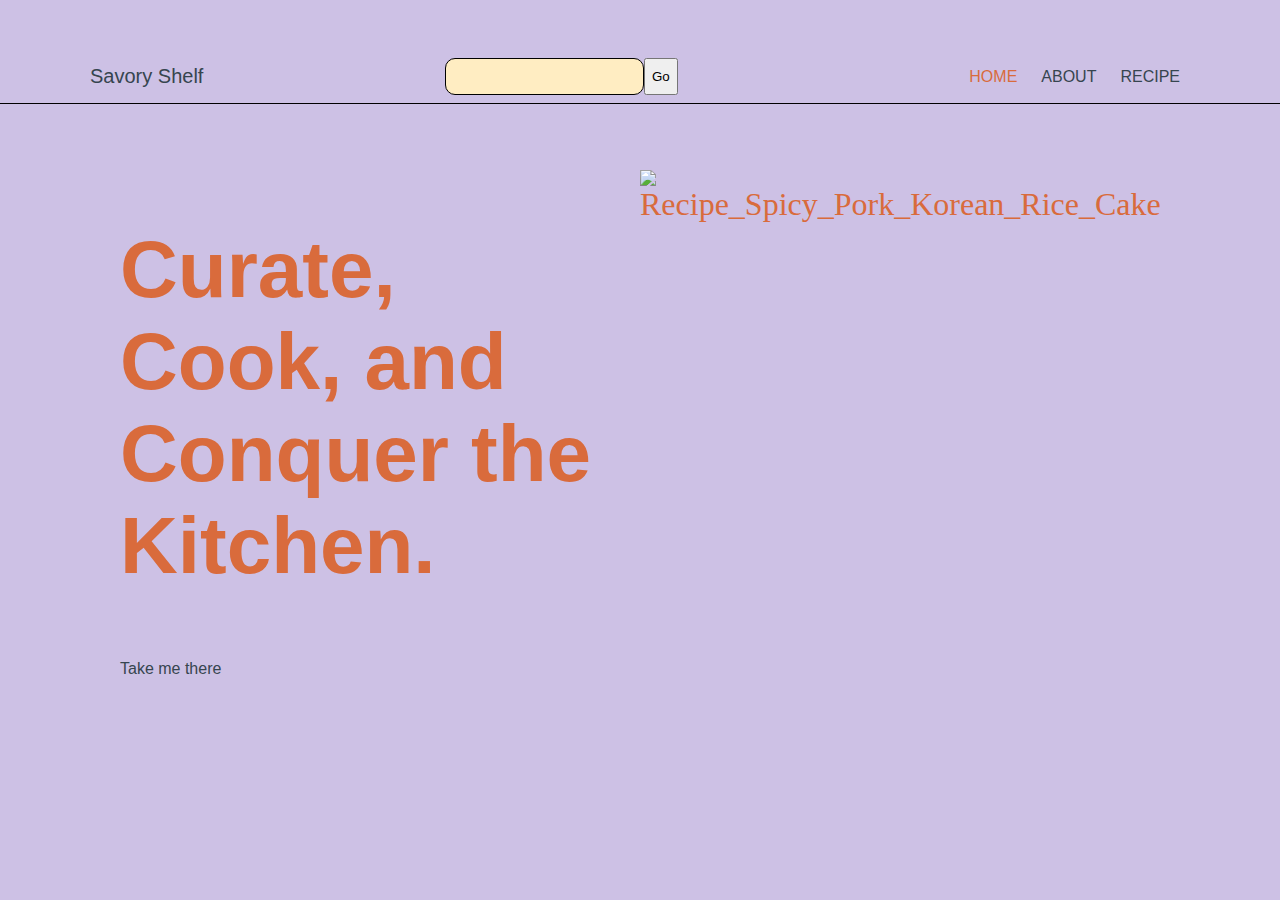
==== index.html @ 460decda "yuhhh" ====
<!DOCTYPE html>
  <html lang="en">

<head>  
    <title>Index</title>
  <meta charset="UTF-8">
  <meta name="viewport" content="width=device-width, initial-scale=1">
  <link rel="stylesheet" href="../style.css">
</head>

<body>
  <div class="header">
  <nav class="navbar">
      <div class="logo">
        <a href="index.html"><h3>Savory Shelf</h3></a>
      </div>

    <div class="search">
        <form>
            <input type="text" placeholde="Search...">
                <button type="submit">Go</button>
        </form>
    </div>

        <ul class="menu-items">
          <li id= "Home"><a href="index.html" id="currentPage" class="underline">HOME</a></li>
          <li><a href="about.html" class="underline">ABOUT</a></li>
          <li><a href="recipe.html" class="underline">RECIPE</a></li>
        </ul>
  </nav>
</div>

<div class="content">
    <div class="text">
        <h1>Curate, Cook, and Conquer the Kitchen.</h1>
        <a href="recipe.html">Take me there</a>
    </div>
    <img src="IDM232-assets/images/Recipe_Spicy_Pork_Korean_Rice_Cakes_with_Bok_Choy/1225_FPM_Rice-Cakes_100092_WEB_SQ_hi_res.jpg" alt="Recipe_Spicy_Pork_Korean_Rice_Cakes_with_Bok_Choy">
</div>

</body>
---- style.css ----
@font-face {
    font-family: 'Averia Serif Libre';
      src: url('../css/Averia_Serif_Libre/AveriaSerifLibre-Light.woff') format('woff');
    font-weight: 300;
    font-style: normal;
  }
  
  @font-face {
    font-family: 'Averia Serif Libre';
      src: url('../css/Averia_Serif_Libre/AveriaSerifLibre-LightItalic.woff') format('woff');
      font-weight: 300;
      font-style: italic;
  }
  
  @font-face {
    font-family: 'Averia Serif Libre';
      src: url('../css/Averia_Serif_Libre/AveriaSerifLibre-Regular.woff') format('woff');
      font-weight: 400;
      font-style: normal;
  }
  
  @font-face {
    font-family: 'Averia Serif Libre';
      src: url('../css/Averia_Serif_Libre/AveriaSerifLibre-Bold.woff') format('woff');
      font-weight: 700;
      font-style: normal;
  }
  
  @font-face {
    font-family: 'Averia Serif Libre';
      src: url('../css/Averia_Serif_Libre/AveriaSerifLibre-BoldItalic.woff') format('woff');
      font-weight: 700;
      font-style: italic;
  }
  
  @font-face {
    font-family: 'Overpass';
      src: url('../css/Overpass/Overpass-Light.woff') format('woff');
    font-weight: 300;
    font-style: normal;
  }
  
  @font-face {
    font-family: 'Overpass';
      src: url('../css/Overpass/Overpass-LightItalic.woff') format('woff');
    font-weight: 300;
    font-style: italic;
  }
  
  @font-face {
    font-family: 'Overpass';
      src: url('../css/Overpass/Overpass-Regular.woff') format('woff');
    font-weight: 400;
    font-style: normal;
  }
  
  @font-face {
    font-family: 'Overpass';
      src: url('../css/Overpass/Overpass-Bold.woff') format('woff');
    font-weight: 700;
    font-style: normal;
  }
  
  @font-face {
    font-family: 'Overpass';
      src: url('../css/Overpass/Overpass-BoldItalic.woff') format('woff');
    font-weight: 700;
    font-style: italic;
  }
  
  @font-face {
    font-family: 'Montserrat';
      src: url('../fonts/overpass_mono/overpass-mono-bold-webfont.woff') format('woff'),
            url('../fonts/overpass_mono/overpass-mono-bold-webfont.woff2') format('woff2');
    font-weight: 700;
  }


  html {
    --background-color: #CDC1E5;
    --titlesandtext: #D96B3C;
    --hovercolor: #D96B3C;
  }
  
  * {
    box-sizing: border-box;
    }
 
body {
  background-color: var(--background-color);
  background-size: cover;
   color: var(--titlesandtext);
   width: 100%;
   margin: 0;
}
  
h1 { 
  font-family: 'Averia Serif Libre', Georgia, sans-serif;
  font-weight: 700; /* BOLD */
  font-size: 30px;
}

h2 { 
  font-family: 'Overpass', Georgia, sans-serif;
  font-size: 20px; /* BOLD */
  font-weight: 700;
}

h3 { 
  font-family: 'Averia Serif Libre', Georgia, sans-serif;
  font-weight: 400; /* SKINNY */
  font-size: 20px;
  margin: 0px;
}

h4 { 
  font-family: 'Overpass Mono', Georgia, sans-serif;
  font-weight: 300; /* SKINNY */
  font-size: 18px;
}
    
a {
  font-family: 'Overpass', Georgia, sans-serif;
  font-weight: 400;
  font-size: 16px;
  text-decoration: none;
  color:#36454F;
}

p {
    font-family: 'Overpass Mono', Georgia, sans-serif;
    font-weight: 400;
    font-size: 15px;
}

/* NAVBAR */
#currentPage {
    color: var(--hovercolor);
}

.navbar {
    position: fixed; 
    top:0; 
    left: 0; 
    width: 100%; 
    padding: 50px 90px 0px 90px;
    display: flex;
    justify-content: space-between;
    align-items: center;
    z-index: 100;
    background: #CDC1E5;
    border-bottom: 1px solid black;
}
   
.menu-items li {
       display: inline;
       margin: 0 10px;
       font-size: 18px;
}
   
.menu-items li a {
    color: #36454F;
    text-decoration: none;
} 

.content {
    display: flex;
    margin-top: 100px;
    text-align: left;
    padding: 40px;
    font-size: 2rem;
}
  
.content h1 {
    font-size: 2.5em;
    font-weight: bold;
}
  
.content p {
    max-width: 600px;
    margin: 20px auto;
    line-height: 1.6;
}

  .search form { 
    display: flex; 
    margin:0; 
}

.search input { 
    padding: 10px;
    border: 1px solid black;
    outline: none;
    border-radius: 10px;
    background-color: #FFEDC2;
}

.search submit { 
    padding: 10px;
    border: 1px solid black;
    outline: none;
    border-radius: 10px;
    background-color: #FFEDC2;
}

/* HOMEPAGE TOP CONTENT */

.content {
    margin: 5rem;
    padding-top: 90px;
}

.content .text {
    width: 50%;
}

.content img {
    display: block;
    width: 50%;
}
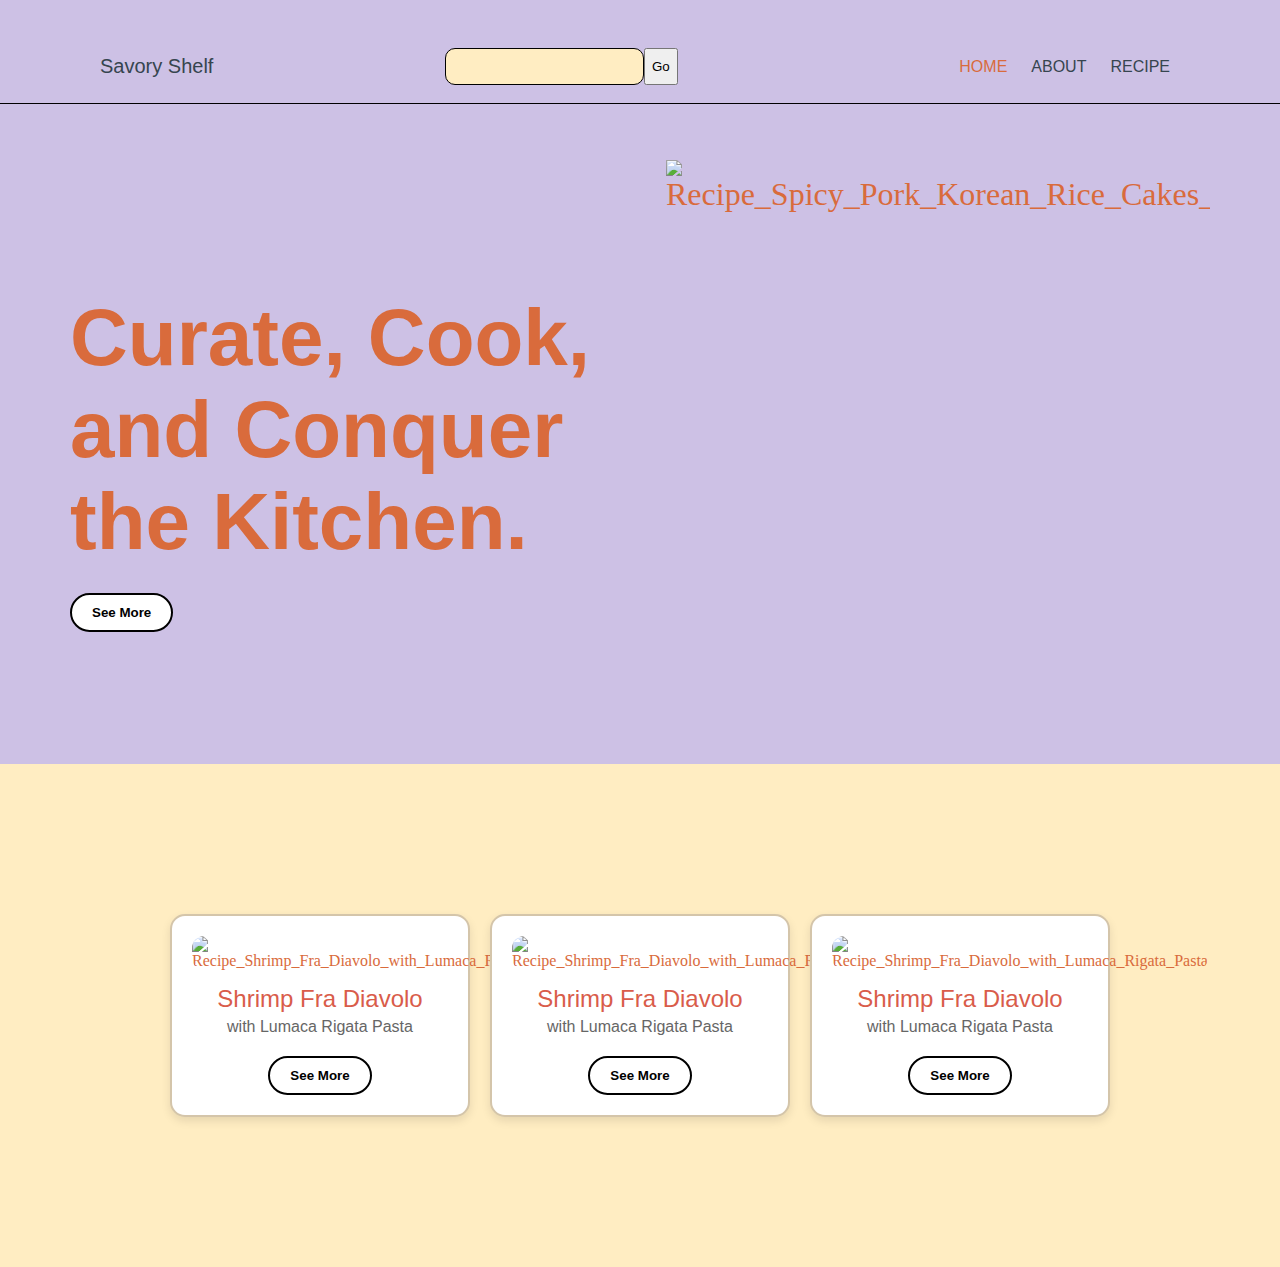
==== commit 6542562d: "OKAY" ====
--- a/index.html
+++ b/index.html
@@ -5,7 +5,7 @@
     <title>Index</title>
   <meta charset="UTF-8">
   <meta name="viewport" content="width=device-width, initial-scale=1">
-  <link rel="stylesheet" href="../style.css">
+  <link rel="stylesheet" href="style.css">
 </head>
 
 <body>
@@ -33,9 +33,30 @@
 <div class="content">
     <div class="text">
         <h1>Curate, Cook, and Conquer the Kitchen.</h1>
-        <a href="recipe.html">Take me there</a>
+        <button class="btn">See More</button>
     </div>
     <img src="IDM232-assets/images/Recipe_Spicy_Pork_Korean_Rice_Cakes_with_Bok_Choy/1225_FPM_Rice-Cakes_100092_WEB_SQ_hi_res.jpg" alt="Recipe_Spicy_Pork_Korean_Rice_Cakes_with_Bok_Choy">
 </div>
 
+<div class="card-container">
+  <div class="card">
+      <img src="IDM232-assets/images/Recipe_Shrimp_Fra_Diavolo_with_Lumaca_Rigata_Pasta/0101_2PF_Shrimp-Fra-Diavolo_97454_SQ_hi_res.jpg" alt="Recipe_Shrimp_Fra_Diavolo_with_Lumaca_Rigata_Pasta">
+      <h3>Shrimp Fra Diavolo</h3>
+      <p>with Lumaca Rigata Pasta</p>
+      <button class="btn">See More</button>
+  </div>
+  <div class="card">
+      <img src="IDM232-assets/images/Recipe_Shrimp_Fra_Diavolo_with_Lumaca_Rigata_Pasta/0101_2PF_Shrimp-Fra-Diavolo_97454_SQ_hi_res.jpg" alt="Recipe_Shrimp_Fra_Diavolo_with_Lumaca_Rigata_Pasta">
+      <h3>Shrimp Fra Diavolo</h3>
+      <p>with Lumaca Rigata Pasta</p>
+      <button class="btn">See More</button>
+  </div>
+  <div class="card">
+      <img src="IDM232-assets/images/Recipe_Shrimp_Fra_Diavolo_with_Lumaca_Rigata_Pasta/0101_2PF_Shrimp-Fra-Diavolo_97454_SQ_hi_res.jpg" alt="Recipe_Shrimp_Fra_Diavolo_with_Lumaca_Rigata_Pasta">
+      <h3>Shrimp Fra Diavolo</h3>
+      <p>with Lumaca Rigata Pasta</p>
+      <button class="btn">See More</button>
+  </div>
+</div>
+
 </body>--- a/style.css
+++ b/style.css
@@ -1,220 +1,269 @@
 @font-face {
-    font-family: 'Averia Serif Libre';
-      src: url('../css/Averia_Serif_Libre/AveriaSerifLibre-Light.woff') format('woff');
-    font-weight: 300;
-    font-style: normal;
-  }
-  
-  @font-face {
-    font-family: 'Averia Serif Libre';
-      src: url('../css/Averia_Serif_Libre/AveriaSerifLibre-LightItalic.woff') format('woff');
-      font-weight: 300;
-      font-style: italic;
-  }
-  
-  @font-face {
-    font-family: 'Averia Serif Libre';
-      src: url('../css/Averia_Serif_Libre/AveriaSerifLibre-Regular.woff') format('woff');
-      font-weight: 400;
-      font-style: normal;
-  }
-  
-  @font-face {
-    font-family: 'Averia Serif Libre';
-      src: url('../css/Averia_Serif_Libre/AveriaSerifLibre-Bold.woff') format('woff');
-      font-weight: 700;
-      font-style: normal;
-  }
-  
-  @font-face {
-    font-family: 'Averia Serif Libre';
-      src: url('../css/Averia_Serif_Libre/AveriaSerifLibre-BoldItalic.woff') format('woff');
-      font-weight: 700;
-      font-style: italic;
-  }
-  
-  @font-face {
-    font-family: 'Overpass';
-      src: url('../css/Overpass/Overpass-Light.woff') format('woff');
-    font-weight: 300;
-    font-style: normal;
-  }
-  
-  @font-face {
-    font-family: 'Overpass';
-      src: url('../css/Overpass/Overpass-LightItalic.woff') format('woff');
+  font-family: 'Averia Serif Libre';
+    src: url('../css/Averia_Serif_Libre/AveriaSerifLibre-Light.woff') format('woff');
+  font-weight: 300;
+  font-style: normal;
+}
+
+@font-face {
+  font-family: 'Averia Serif Libre';
+    src: url('../css/Averia_Serif_Libre/AveriaSerifLibre-LightItalic.woff') format('woff');
     font-weight: 300;
     font-style: italic;
-  }
-  
-  @font-face {
-    font-family: 'Overpass';
-      src: url('../css/Overpass/Overpass-Regular.woff') format('woff');
+}
+
+@font-face {
+  font-family: 'Averia Serif Libre';
+    src: url('../css/Averia_Serif_Libre/AveriaSerifLibre-Regular.woff') format('woff');
     font-weight: 400;
     font-style: normal;
-  }
-  
-  @font-face {
-    font-family: 'Overpass';
-      src: url('../css/Overpass/Overpass-Bold.woff') format('woff');
+}
+
+@font-face {
+  font-family: 'Averia Serif Libre';
+    src: url('../css/Averia_Serif_Libre/AveriaSerifLibre-Bold.woff') format('woff');
     font-weight: 700;
     font-style: normal;
-  }
-  
-  @font-face {
-    font-family: 'Overpass';
-      src: url('../css/Overpass/Overpass-BoldItalic.woff') format('woff');
+}
+
+@font-face {
+  font-family: 'Averia Serif Libre';
+    src: url('../css/Averia_Serif_Libre/AveriaSerifLibre-BoldItalic.woff') format('woff');
     font-weight: 700;
     font-style: italic;
+}
+
+@font-face {
+  font-family: 'Overpass';
+    src: url('../css/Overpass/Overpass-Light.woff') format('woff');
+  font-weight: 300;
+  font-style: normal;
+}
+
+@font-face {
+  font-family: 'Overpass';
+    src: url('../css/Overpass/Overpass-LightItalic.woff') format('woff');
+  font-weight: 300;
+  font-style: italic;
+}
+
+@font-face {
+  font-family: 'Overpass';
+    src: url('../css/Overpass/Overpass-Regular.woff') format('woff');
+  font-weight: 400;
+  font-style: normal;
+}
+
+@font-face {
+  font-family: 'Overpass';
+    src: url('../css/Overpass/Overpass-Bold.woff') format('woff');
+  font-weight: 700;
+  font-style: normal;
+}
+
+@font-face {
+  font-family: 'Overpass';
+    src: url('../css/Overpass/Overpass-BoldItalic.woff') format('woff');
+  font-weight: 700;
+  font-style: italic;
+}
+
+@font-face {
+  font-family: 'Montserrat';
+    src: url('../fonts/overpass_mono/overpass-mono-bold-webfont.woff') format('woff'),
+          url('../fonts/overpass_mono/overpass-mono-bold-webfont.woff2') format('woff2');
+  font-weight: 700;
+}
+
+
+html {
+  --background-color: #FFEDC2;
+  --titlesandtext: #D96B3C;
+  --hovercolor: #D96B3C;
+}
+
+* {
+  box-sizing: border-box;
   }
+
+body {
+background-color: var(--background-color);
+background-size: cover;
+ color: var(--titlesandtext);
+ width: 100%;
+ margin: 0;
+}
+
+h1 { 
+font-family: 'Averia Serif Libre', Georgia, sans-serif;
+font-weight: 700; /* BOLD */
+font-size: 30px;
+}
+
+h2 { 
+font-family: 'Overpass', Georgia, sans-serif;
+font-size: 20px; /* BOLD */
+font-weight: 700;
+}
+
+h3 { 
+font-family: 'Averia Serif Libre', Georgia, sans-serif;
+font-weight: 400; /* SKINNY */
+font-size: 20px;
+margin: 0px;
+}
+
+h4 { 
+font-family: 'Overpass Mono', Georgia, sans-serif;
+font-weight: 300; /* SKINNY */
+font-size: 18px;
+}
   
-  @font-face {
-    font-family: 'Montserrat';
-      src: url('../fonts/overpass_mono/overpass-mono-bold-webfont.woff') format('woff'),
-            url('../fonts/overpass_mono/overpass-mono-bold-webfont.woff2') format('woff2');
-    font-weight: 700;
-  }
-
-
-  html {
-    --background-color: #CDC1E5;
-    --titlesandtext: #D96B3C;
-    --hovercolor: #D96B3C;
-  }
-  
-  * {
-    box-sizing: border-box;
-    }
- 
-body {
-  background-color: var(--background-color);
-  background-size: cover;
-   color: var(--titlesandtext);
-   width: 100%;
-   margin: 0;
-}
-  
-h1 { 
-  font-family: 'Averia Serif Libre', Georgia, sans-serif;
-  font-weight: 700; /* BOLD */
-  font-size: 30px;
-}
-
-h2 { 
-  font-family: 'Overpass', Georgia, sans-serif;
-  font-size: 20px; /* BOLD */
-  font-weight: 700;
-}
-
-h3 { 
-  font-family: 'Averia Serif Libre', Georgia, sans-serif;
-  font-weight: 400; /* SKINNY */
-  font-size: 20px;
-  margin: 0px;
-}
-
-h4 { 
+a {
+font-family: 'Overpass', Georgia, sans-serif;
+font-weight: 400;
+font-size: 16px;
+text-decoration: none;
+color:#36454F;
+}
+
+p {
   font-family: 'Overpass Mono', Georgia, sans-serif;
-  font-weight: 300; /* SKINNY */
-  font-size: 18px;
-}
-    
-a {
-  font-family: 'Overpass', Georgia, sans-serif;
   font-weight: 400;
-  font-size: 16px;
-  text-decoration: none;
-  color:#36454F;
-}
-
-p {
-    font-family: 'Overpass Mono', Georgia, sans-serif;
-    font-weight: 400;
-    font-size: 15px;
+  font-size: 15px;
 }
 
 /* NAVBAR */
 #currentPage {
-    color: var(--hovercolor);
+  color: var(--hovercolor);
 }
 
 .navbar {
-    position: fixed; 
-    top:0; 
-    left: 0; 
-    width: 100%; 
-    padding: 50px 90px 0px 90px;
-    display: flex;
-    justify-content: space-between;
-    align-items: center;
-    z-index: 100;
-    background: #CDC1E5;
-    border-bottom: 1px solid black;
-}
-   
+  position: fixed; 
+  top:0; 
+  left: 0; 
+  width: 100%; 
+  padding: 40px 100px 10px 100px;
+  display: flex;
+  justify-content: space-between;
+  align-items: center;
+  z-index: 100;
+  background: #CDC1E5;
+  border-bottom: 1px solid black;
+}
+ 
 .menu-items li {
-       display: inline;
-       margin: 0 10px;
-       font-size: 18px;
-}
-   
+     display: inline;
+     margin: 0 10px;
+     font-size: 18px;
+}
+ 
 .menu-items li a {
-    color: #36454F;
-    text-decoration: none;
+  color: #36454F;
+  text-decoration: none;
 } 
 
+.search form { 
+  display: flex;
+  margin:0; 
+}
+
+.search input { 
+  padding: 10px;
+  border: 1px solid black;
+  outline: none;
+  border-radius: 10px;
+  background-color: #FFEDC2;
+}
+
+.search submit { 
+  padding: 10px;
+  border: 1px solid black;
+  outline: none;
+  border-radius: 10px;
+  background-color: #FFEDC2;
+}
+
+/* HOMEPAGE TOP CONTENT */
+
 .content {
-    display: flex;
-    margin-top: 100px;
-    text-align: left;
-    padding: 40px;
-    font-size: 2rem;
-}
-  
+  display: flex;
+  text-align: left;
+  font-size: 2rem;
+  background-color: #CDC1E5;
+  align-items: center;
+}
+
 .content h1 {
-    font-size: 2.5em;
-    font-weight: bold;
-}
-  
-.content p {
-    max-width: 600px;
-    margin: 20px auto;
-    line-height: 1.6;
-}
-
-  .search form { 
-    display: flex; 
-    margin:0; 
-}
-
-.search input { 
-    padding: 10px;
-    border: 1px solid black;
-    outline: none;
-    border-radius: 10px;
-    background-color: #FFEDC2;
-}
-
-.search submit { 
-    padding: 10px;
-    border: 1px solid black;
-    outline: none;
-    border-radius: 10px;
-    background-color: #FFEDC2;
-}
-
-/* HOMEPAGE TOP CONTENT */
-
-.content {
-    margin: 5rem;
-    padding-top: 90px;
+  font-size: 2.5em;
+  font-weight: bold;
+  margin: 20px 0;
 }
 
 .content .text {
-    width: 50%;
+  width: 50%;
+  margin: 160px 10px 20px 70px;
 }
 
 .content img {
-    display: block;
-    width: 50%;
+  display: block;
+  width: 17em;
+  height:17em;
+  margin: 160px 70px 60px 10px;
+}
+
+/* RECIPE CONTAINER */
+
+.card-container {
+display: flex;
+gap: 20px;
+justify-content: center;
+margin: 150px 0 150px 0;
+}
+
+.card {
+width: 300px;
+background-color: white;
+border: 2px solid #d4c5aa;
+border-radius: 15px;
+padding: 20px;
+text-align: center;
+box-shadow: 0 4px 10px rgba(0, 0, 0, 0.1);
+transition: transform 0.2s ease-in-out;
+}
+
+.card:hover {
+transform: translateY(-5px);
+}
+
+.card img {
+width: 100%;
+border-radius: 12px;
+}
+
+.card h3 {
+color: #d95c4a;
+margin: 15px 0 5px 0;
+font-size: 24px;
+}
+
+.card p {
+color: #666;
+margin: 5px 0 20px 0;
+font-size: 16px;
+}
+
+.btn {
+padding: 10px 20px;
+background-color: white;
+border: 2px solid #000;
+border-radius: 25px;
+color: black;
+font-weight: bold;
+cursor: pointer;
+transition: background-color 0.2s ease-in-out;
+}
+
+.btn:hover {
+background-color: #eee;
 }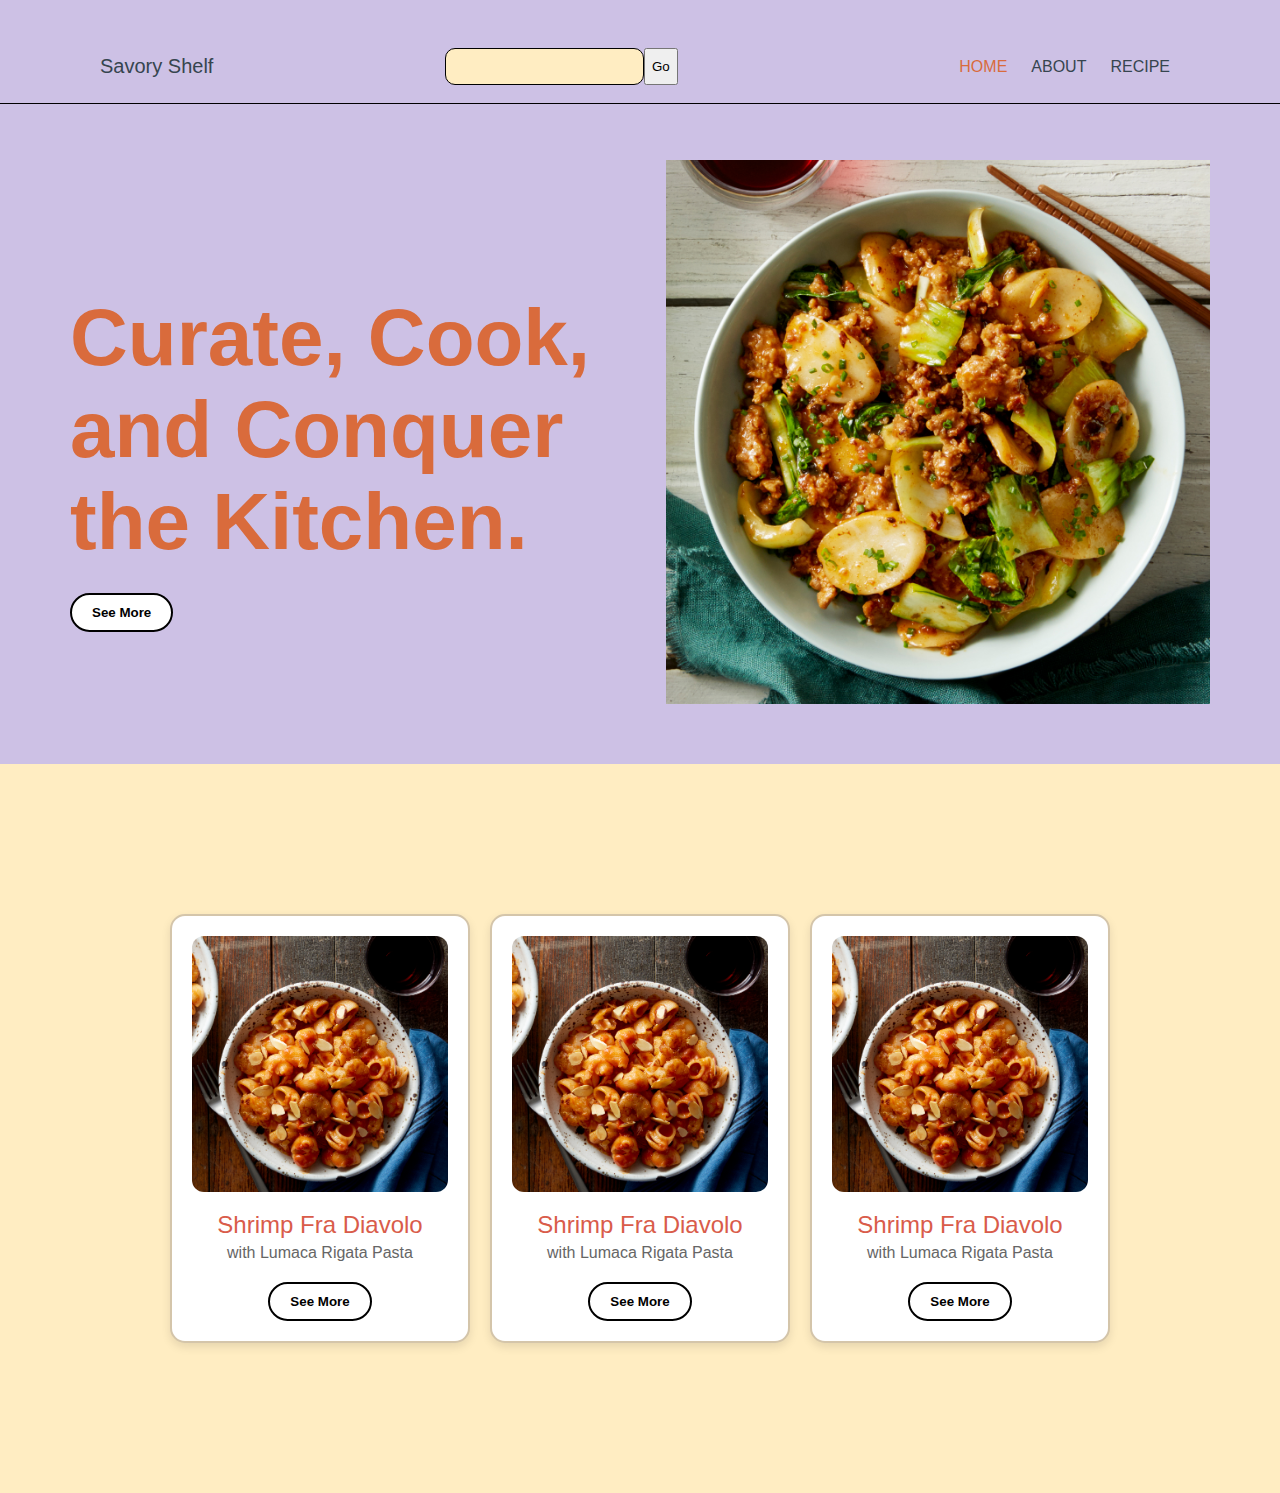
==== commit 09daa01f: "connecting the images" ====
--- a/index.html
+++ b/index.html
@@ -35,24 +35,24 @@
         <h1>Curate, Cook, and Conquer the Kitchen.</h1>
         <button class="btn">See More</button>
     </div>
-    <img src="IDM232-assets/images/Recipe_Spicy_Pork_Korean_Rice_Cakes_with_Bok_Choy/1225_FPM_Rice-Cakes_100092_WEB_SQ_hi_res.jpg" alt="Recipe_Spicy_Pork_Korean_Rice_Cakes_with_Bok_Choy">
+    <img src="images/Recipe_Spicy_Pork_Korean_Rice_Cakes_with_Bok_Choy/1225_FPM_Rice-Cakes_100092_WEB_SQ_hi_res.jpg" alt="Recipe_Spicy_Pork_Korean_Rice_Cakes_with_Bok_Choy">
 </div>
 
 <div class="card-container">
   <div class="card">
-      <img src="IDM232-assets/images/Recipe_Shrimp_Fra_Diavolo_with_Lumaca_Rigata_Pasta/0101_2PF_Shrimp-Fra-Diavolo_97454_SQ_hi_res.jpg" alt="Recipe_Shrimp_Fra_Diavolo_with_Lumaca_Rigata_Pasta">
+      <img src="images/Recipe_Shrimp_Fra_Diavolo_with_Lumaca_Rigata_Pasta/0101_2PF_Shrimp-Fra-Diavolo_97454_SQ_hi_res.jpg" alt="Recipe_Shrimp_Fra_Diavolo_with_Lumaca_Rigata_Pasta">
       <h3>Shrimp Fra Diavolo</h3>
       <p>with Lumaca Rigata Pasta</p>
       <button class="btn">See More</button>
   </div>
   <div class="card">
-      <img src="IDM232-assets/images/Recipe_Shrimp_Fra_Diavolo_with_Lumaca_Rigata_Pasta/0101_2PF_Shrimp-Fra-Diavolo_97454_SQ_hi_res.jpg" alt="Recipe_Shrimp_Fra_Diavolo_with_Lumaca_Rigata_Pasta">
+      <img src="images/Recipe_Shrimp_Fra_Diavolo_with_Lumaca_Rigata_Pasta/0101_2PF_Shrimp-Fra-Diavolo_97454_SQ_hi_res.jpg" alt="Recipe_Shrimp_Fra_Diavolo_with_Lumaca_Rigata_Pasta">
       <h3>Shrimp Fra Diavolo</h3>
       <p>with Lumaca Rigata Pasta</p>
       <button class="btn">See More</button>
   </div>
   <div class="card">
-      <img src="IDM232-assets/images/Recipe_Shrimp_Fra_Diavolo_with_Lumaca_Rigata_Pasta/0101_2PF_Shrimp-Fra-Diavolo_97454_SQ_hi_res.jpg" alt="Recipe_Shrimp_Fra_Diavolo_with_Lumaca_Rigata_Pasta">
+      <img src="images/Recipe_Shrimp_Fra_Diavolo_with_Lumaca_Rigata_Pasta/0101_2PF_Shrimp-Fra-Diavolo_97454_SQ_hi_res.jpg" alt="Recipe_Shrimp_Fra_Diavolo_with_Lumaca_Rigata_Pasta">
       <h3>Shrimp Fra Diavolo</h3>
       <p>with Lumaca Rigata Pasta</p>
       <button class="btn">See More</button>
--- a/style.css
+++ b/style.css
@@ -1,269 +1,269 @@
 @font-face {
-  font-family: 'Averia Serif Libre';
-    src: url('../css/Averia_Serif_Libre/AveriaSerifLibre-Light.woff') format('woff');
-  font-weight: 300;
-  font-style: normal;
-}
-
-@font-face {
-  font-family: 'Averia Serif Libre';
-    src: url('../css/Averia_Serif_Libre/AveriaSerifLibre-LightItalic.woff') format('woff');
+    font-family: 'Averia Serif Libre';
+      src: url('../css/Averia_Serif_Libre/AveriaSerifLibre-Light.woff') format('woff');
+    font-weight: 300;
+    font-style: normal;
+  }
+  
+  @font-face {
+    font-family: 'Averia Serif Libre';
+      src: url('../css/Averia_Serif_Libre/AveriaSerifLibre-LightItalic.woff') format('woff');
+      font-weight: 300;
+      font-style: italic;
+  }
+  
+  @font-face {
+    font-family: 'Averia Serif Libre';
+      src: url('../css/Averia_Serif_Libre/AveriaSerifLibre-Regular.woff') format('woff');
+      font-weight: 400;
+      font-style: normal;
+  }
+  
+  @font-face {
+    font-family: 'Averia Serif Libre';
+      src: url('../css/Averia_Serif_Libre/AveriaSerifLibre-Bold.woff') format('woff');
+      font-weight: 700;
+      font-style: normal;
+  }
+  
+  @font-face {
+    font-family: 'Averia Serif Libre';
+      src: url('../css/Averia_Serif_Libre/AveriaSerifLibre-BoldItalic.woff') format('woff');
+      font-weight: 700;
+      font-style: italic;
+  }
+  
+  @font-face {
+    font-family: 'Overpass';
+      src: url('../css/Overpass/Overpass-Light.woff') format('woff');
+    font-weight: 300;
+    font-style: normal;
+  }
+  
+  @font-face {
+    font-family: 'Overpass';
+      src: url('../css/Overpass/Overpass-LightItalic.woff') format('woff');
     font-weight: 300;
     font-style: italic;
-}
-
-@font-face {
-  font-family: 'Averia Serif Libre';
-    src: url('../css/Averia_Serif_Libre/AveriaSerifLibre-Regular.woff') format('woff');
+  }
+  
+  @font-face {
+    font-family: 'Overpass';
+      src: url('../css/Overpass/Overpass-Regular.woff') format('woff');
     font-weight: 400;
     font-style: normal;
-}
-
-@font-face {
-  font-family: 'Averia Serif Libre';
-    src: url('../css/Averia_Serif_Libre/AveriaSerifLibre-Bold.woff') format('woff');
+  }
+  
+  @font-face {
+    font-family: 'Overpass';
+      src: url('../css/Overpass/Overpass-Bold.woff') format('woff');
     font-weight: 700;
     font-style: normal;
-}
-
-@font-face {
-  font-family: 'Averia Serif Libre';
-    src: url('../css/Averia_Serif_Libre/AveriaSerifLibre-BoldItalic.woff') format('woff');
+  }
+  
+  @font-face {
+    font-family: 'Overpass';
+      src: url('../css/Overpass/Overpass-BoldItalic.woff') format('woff');
     font-weight: 700;
     font-style: italic;
-}
-
-@font-face {
-  font-family: 'Overpass';
-    src: url('../css/Overpass/Overpass-Light.woff') format('woff');
-  font-weight: 300;
-  font-style: normal;
-}
-
-@font-face {
-  font-family: 'Overpass';
-    src: url('../css/Overpass/Overpass-LightItalic.woff') format('woff');
-  font-weight: 300;
-  font-style: italic;
-}
-
-@font-face {
-  font-family: 'Overpass';
-    src: url('../css/Overpass/Overpass-Regular.woff') format('woff');
+  }
+  
+  @font-face {
+    font-family: 'Montserrat';
+      src: url('../fonts/overpass_mono/overpass-mono-bold-webfont.woff') format('woff'),
+            url('../fonts/overpass_mono/overpass-mono-bold-webfont.woff2') format('woff2');
+    font-weight: 700;
+  }
+
+
+  html {
+    --background-color: #FFEDC2;
+    --titlesandtext: #D96B3C;
+    --hovercolor: #D96B3C;
+  }
+  
+  * {
+    box-sizing: border-box;
+    }
+ 
+body {
+  background-color: var(--background-color);
+  background-size: cover;
+   color: var(--titlesandtext);
+   width: 100%;
+   margin: 0;
+}
+  
+h1 { 
+  font-family: 'Averia Serif Libre', Georgia, sans-serif;
+  font-weight: 700; /* BOLD */
+  font-size: 30px;
+}
+
+h2 { 
+  font-family: 'Overpass', Georgia, sans-serif;
+  font-size: 20px; /* BOLD */
+  font-weight: 700;
+}
+
+h3 { 
+  font-family: 'Averia Serif Libre', Georgia, sans-serif;
+  font-weight: 400; /* SKINNY */
+  font-size: 20px;
+  margin: 0px;
+}
+
+h4 { 
+  font-family: 'Overpass Mono', Georgia, sans-serif;
+  font-weight: 300; /* SKINNY */
+  font-size: 18px;
+}
+    
+a {
+  font-family: 'Overpass', Georgia, sans-serif;
   font-weight: 400;
-  font-style: normal;
-}
-
-@font-face {
-  font-family: 'Overpass';
-    src: url('../css/Overpass/Overpass-Bold.woff') format('woff');
-  font-weight: 700;
-  font-style: normal;
-}
-
-@font-face {
-  font-family: 'Overpass';
-    src: url('../css/Overpass/Overpass-BoldItalic.woff') format('woff');
-  font-weight: 700;
-  font-style: italic;
-}
-
-@font-face {
-  font-family: 'Montserrat';
-    src: url('../fonts/overpass_mono/overpass-mono-bold-webfont.woff') format('woff'),
-          url('../fonts/overpass_mono/overpass-mono-bold-webfont.woff2') format('woff2');
-  font-weight: 700;
-}
-
-
-html {
-  --background-color: #FFEDC2;
-  --titlesandtext: #D96B3C;
-  --hovercolor: #D96B3C;
-}
-
-* {
-  box-sizing: border-box;
-  }
-
-body {
-background-color: var(--background-color);
-background-size: cover;
- color: var(--titlesandtext);
- width: 100%;
- margin: 0;
-}
-
-h1 { 
-font-family: 'Averia Serif Libre', Georgia, sans-serif;
-font-weight: 700; /* BOLD */
-font-size: 30px;
-}
-
-h2 { 
-font-family: 'Overpass', Georgia, sans-serif;
-font-size: 20px; /* BOLD */
-font-weight: 700;
-}
-
-h3 { 
-font-family: 'Averia Serif Libre', Georgia, sans-serif;
-font-weight: 400; /* SKINNY */
-font-size: 20px;
-margin: 0px;
-}
-
-h4 { 
-font-family: 'Overpass Mono', Georgia, sans-serif;
-font-weight: 300; /* SKINNY */
-font-size: 18px;
-}
-  
-a {
-font-family: 'Overpass', Georgia, sans-serif;
-font-weight: 400;
-font-size: 16px;
-text-decoration: none;
-color:#36454F;
+  font-size: 16px;
+  text-decoration: none;
+  color:#36454F;
 }
 
 p {
-  font-family: 'Overpass Mono', Georgia, sans-serif;
-  font-weight: 400;
-  font-size: 15px;
+    font-family: 'Overpass Mono', Georgia, sans-serif;
+    font-weight: 400;
+    font-size: 15px;
 }
 
 /* NAVBAR */
 #currentPage {
-  color: var(--hovercolor);
+    color: var(--hovercolor);
 }
 
 .navbar {
-  position: fixed; 
-  top:0; 
-  left: 0; 
-  width: 100%; 
-  padding: 40px 100px 10px 100px;
+    position: fixed; 
+    top:0; 
+    left: 0; 
+    width: 100%; 
+    padding: 40px 100px 10px 100px;
+    display: flex;
+    justify-content: space-between;
+    align-items: center;
+    z-index: 100;
+    background: #CDC1E5;
+    border-bottom: 1px solid black;
+}
+   
+.menu-items li {
+       display: inline;
+       margin: 0 10px;
+       font-size: 18px;
+}
+   
+.menu-items li a {
+    color: #36454F;
+    text-decoration: none;
+} 
+
+.search form { 
+    display: flex;
+    margin:0; 
+}
+
+.search input { 
+    padding: 10px;
+    border: 1px solid black;
+    outline: none;
+    border-radius: 10px;
+    background-color: #FFEDC2;
+}
+
+.search submit { 
+    padding: 10px;
+    border: 1px solid black;
+    outline: none;
+    border-radius: 10px;
+    background-color: #FFEDC2;
+}
+
+/* HOMEPAGE TOP CONTENT */
+
+.content {
+    display: flex;
+    text-align: left;
+    font-size: 2rem;
+    background-color: #CDC1E5;
+    align-items: center;
+}
+  
+.content h1 {
+    font-size: 2.5em;
+    font-weight: bold;
+    margin: 20px 0;
+}
+
+.content .text {
+    width: 50%;
+    margin: 160px 10px 20px 70px;
+}
+
+.content img {
+    display: block;
+    width: 17em;
+    height:17em;
+    margin: 160px 70px 60px 10px;
+}
+
+/* RECIPE CONTAINER */
+
+.card-container {
   display: flex;
-  justify-content: space-between;
-  align-items: center;
-  z-index: 100;
-  background: #CDC1E5;
-  border-bottom: 1px solid black;
-}
- 
-.menu-items li {
-     display: inline;
-     margin: 0 10px;
-     font-size: 18px;
-}
- 
-.menu-items li a {
-  color: #36454F;
-  text-decoration: none;
-} 
-
-.search form { 
-  display: flex;
-  margin:0; 
-}
-
-.search input { 
-  padding: 10px;
-  border: 1px solid black;
-  outline: none;
-  border-radius: 10px;
-  background-color: #FFEDC2;
-}
-
-.search submit { 
-  padding: 10px;
-  border: 1px solid black;
-  outline: none;
-  border-radius: 10px;
-  background-color: #FFEDC2;
-}
-
-/* HOMEPAGE TOP CONTENT */
-
-.content {
-  display: flex;
-  text-align: left;
-  font-size: 2rem;
-  background-color: #CDC1E5;
-  align-items: center;
-}
-
-.content h1 {
-  font-size: 2.5em;
+  gap: 20px;
+  justify-content: center;
+  margin: 150px 0 150px 0;
+}
+
+.card {
+  width: 300px;
+  background-color: white;
+  border: 2px solid #d4c5aa;
+  border-radius: 15px;
+  padding: 20px;
+  text-align: center;
+  box-shadow: 0 4px 10px rgba(0, 0, 0, 0.1);
+  transition: transform 0.2s ease-in-out;
+}
+
+.card:hover {
+  transform: translateY(-5px);
+}
+
+.card img {
+  width: 100%;
+  border-radius: 12px;
+}
+
+.card h3 {
+  color: #d95c4a;
+  margin: 15px 0 5px 0;
+  font-size: 24px;
+}
+
+.card p {
+  color: #666;
+  margin: 5px 0 20px 0;
+  font-size: 16px;
+}
+
+.btn {
+  padding: 10px 20px;
+  background-color: white;
+  border: 2px solid #000;
+  border-radius: 25px;
+  color: black;
   font-weight: bold;
-  margin: 20px 0;
-}
-
-.content .text {
-  width: 50%;
-  margin: 160px 10px 20px 70px;
-}
-
-.content img {
-  display: block;
-  width: 17em;
-  height:17em;
-  margin: 160px 70px 60px 10px;
-}
-
-/* RECIPE CONTAINER */
-
-.card-container {
-display: flex;
-gap: 20px;
-justify-content: center;
-margin: 150px 0 150px 0;
-}
-
-.card {
-width: 300px;
-background-color: white;
-border: 2px solid #d4c5aa;
-border-radius: 15px;
-padding: 20px;
-text-align: center;
-box-shadow: 0 4px 10px rgba(0, 0, 0, 0.1);
-transition: transform 0.2s ease-in-out;
-}
-
-.card:hover {
-transform: translateY(-5px);
-}
-
-.card img {
-width: 100%;
-border-radius: 12px;
-}
-
-.card h3 {
-color: #d95c4a;
-margin: 15px 0 5px 0;
-font-size: 24px;
-}
-
-.card p {
-color: #666;
-margin: 5px 0 20px 0;
-font-size: 16px;
-}
-
-.btn {
-padding: 10px 20px;
-background-color: white;
-border: 2px solid #000;
-border-radius: 25px;
-color: black;
-font-weight: bold;
-cursor: pointer;
-transition: background-color 0.2s ease-in-out;
+  cursor: pointer;
+  transition: background-color 0.2s ease-in-out;
 }
 
 .btn:hover {
-background-color: #eee;
+  background-color: #eee;
 }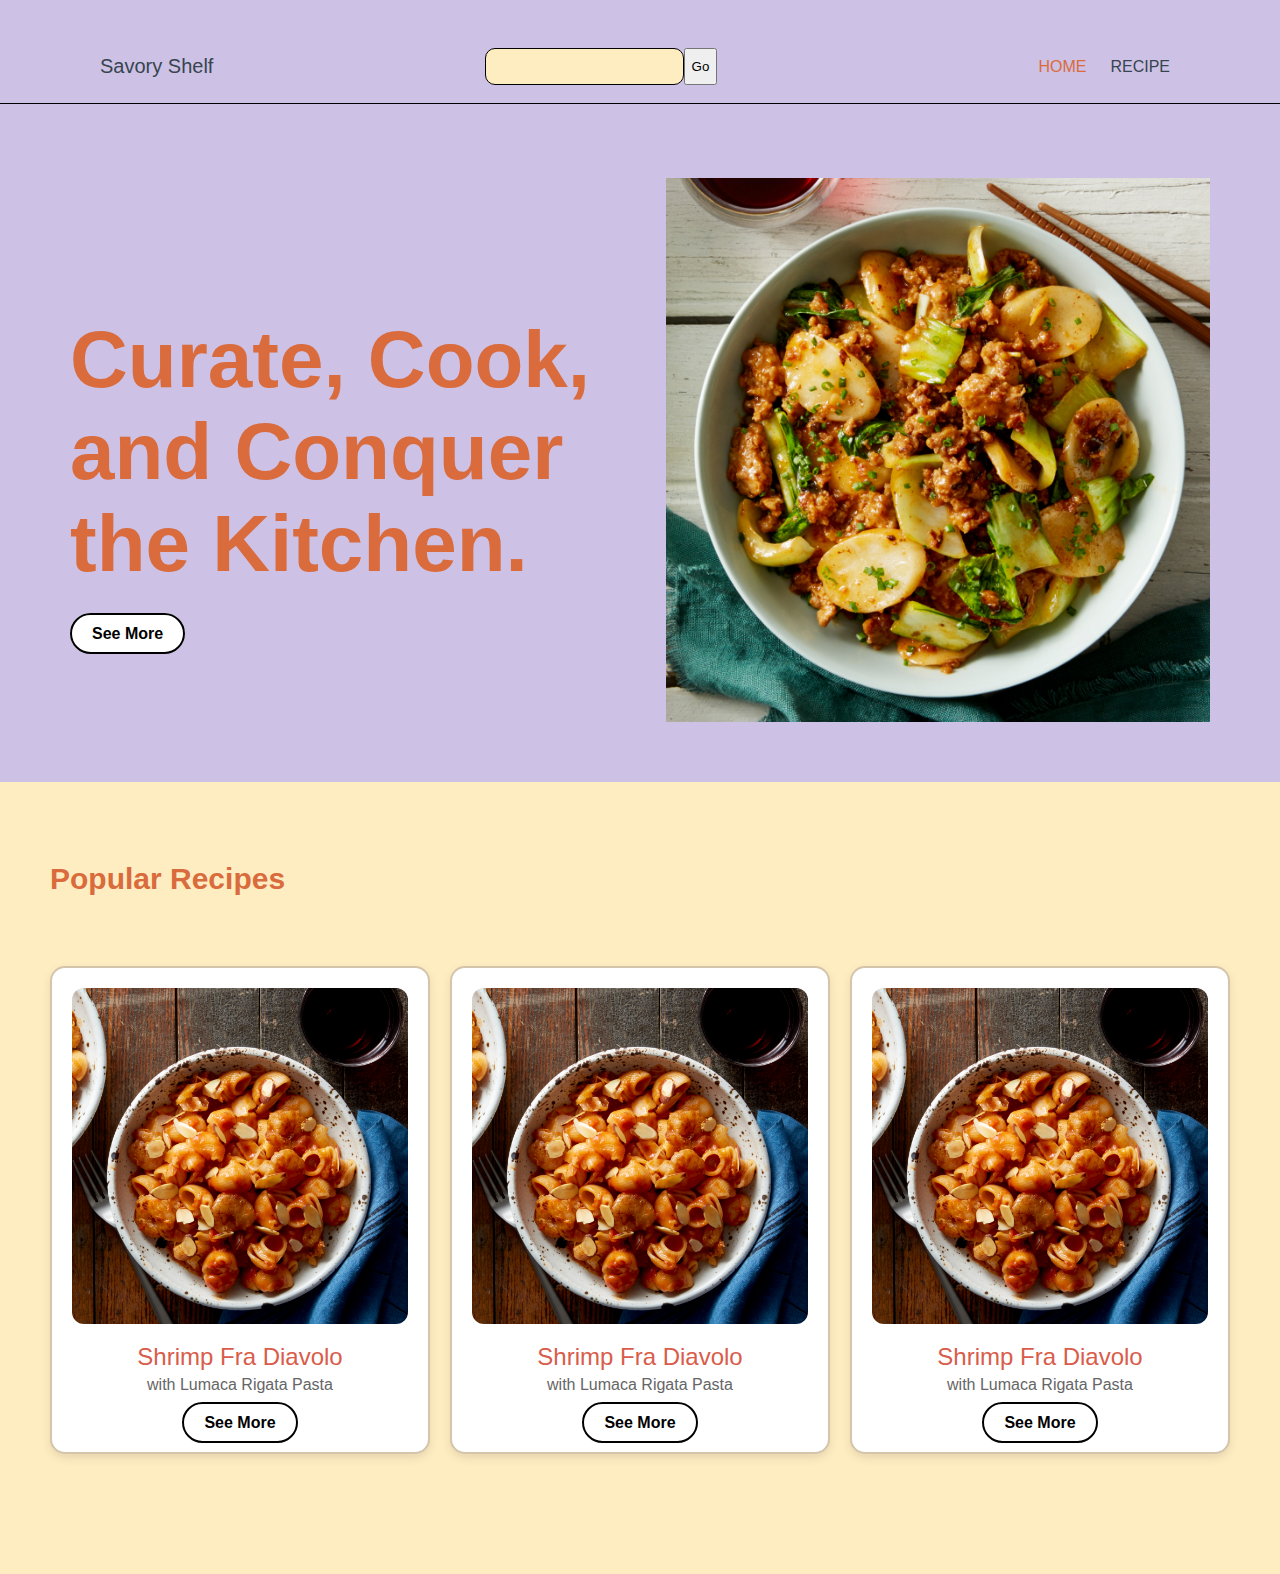
==== commit 096af808: "media query" ====
--- a/index.html
+++ b/index.html
@@ -8,7 +8,7 @@
   <link rel="stylesheet" href="style.css">
 </head>
 
-<body>
+<>
   <div class="header">
   <nav class="navbar">
       <div class="logo">
@@ -24,7 +24,6 @@
 
         <ul class="menu-items">
           <li id= "Home"><a href="index.html" id="currentPage" class="underline">HOME</a></li>
-          <li><a href="about.html" class="underline">ABOUT</a></li>
           <li><a href="recipe.html" class="underline">RECIPE</a></li>
         </ul>
   </nav>
@@ -33,30 +32,34 @@
 <div class="content">
     <div class="text">
         <h1>Curate, Cook, and Conquer the Kitchen.</h1>
-        <button class="btn">See More</button>
+        <a href="ShrimpFraDiavolo.html" class="btn">See More</a>
     </div>
     <img src="images/Recipe_Spicy_Pork_Korean_Rice_Cakes_with_Bok_Choy/1225_FPM_Rice-Cakes_100092_WEB_SQ_hi_res.jpg" alt="Recipe_Spicy_Pork_Korean_Rice_Cakes_with_Bok_Choy">
 </div>
 
-<div class="card-container">
-  <div class="card">
-      <img src="images/Recipe_Shrimp_Fra_Diavolo_with_Lumaca_Rigata_Pasta/0101_2PF_Shrimp-Fra-Diavolo_97454_SQ_hi_res.jpg" alt="Recipe_Shrimp_Fra_Diavolo_with_Lumaca_Rigata_Pasta">
-      <h3>Shrimp Fra Diavolo</h3>
-      <p>with Lumaca Rigata Pasta</p>
-      <button class="btn">See More</button>
-  </div>
-  <div class="card">
-      <img src="images/Recipe_Shrimp_Fra_Diavolo_with_Lumaca_Rigata_Pasta/0101_2PF_Shrimp-Fra-Diavolo_97454_SQ_hi_res.jpg" alt="Recipe_Shrimp_Fra_Diavolo_with_Lumaca_Rigata_Pasta">
-      <h3>Shrimp Fra Diavolo</h3>
-      <p>with Lumaca Rigata Pasta</p>
-      <button class="btn">See More</button>
-  </div>
-  <div class="card">
-      <img src="images/Recipe_Shrimp_Fra_Diavolo_with_Lumaca_Rigata_Pasta/0101_2PF_Shrimp-Fra-Diavolo_97454_SQ_hi_res.jpg" alt="Recipe_Shrimp_Fra_Diavolo_with_Lumaca_Rigata_Pasta">
-      <h3>Shrimp Fra Diavolo</h3>
-      <p>with Lumaca Rigata Pasta</p>
-      <button class="btn">See More</button>
+<div class="homepageContainer">
+  <h1>Popular Recipes</h1>
+  <div class="card-container">
+    <div class="card">
+        <img src="images/Recipe_Shrimp_Fra_Diavolo_with_Lumaca_Rigata_Pasta/0101_2PF_Shrimp-Fra-Diavolo_97454_SQ_hi_res.jpg" alt="Recipe_Shrimp_Fra_Diavolo_with_Lumaca_Rigata_Pasta">
+        <h3>Shrimp Fra Diavolo</h3>
+        <p>with Lumaca Rigata Pasta</p>
+        <a href="ShrimpFraDiavolo.html" class="btn">See More</a>
+    </div>
+    <div class="card">
+        <img src="images/Recipe_Shrimp_Fra_Diavolo_with_Lumaca_Rigata_Pasta/0101_2PF_Shrimp-Fra-Diavolo_97454_SQ_hi_res.jpg" alt="Recipe_Shrimp_Fra_Diavolo_with_Lumaca_Rigata_Pasta">
+        <h3>Shrimp Fra Diavolo</h3>
+        <p>with Lumaca Rigata Pasta</p>
+        <a href="ShrimpFraDiavolo.html" class="btn">See More</a>
+    </div>
+    <div class="card">
+        <img src="images/Recipe_Shrimp_Fra_Diavolo_with_Lumaca_Rigata_Pasta/0101_2PF_Shrimp-Fra-Diavolo_97454_SQ_hi_res.jpg" alt="Recipe_Shrimp_Fra_Diavolo_with_Lumaca_Rigata_Pasta">
+        <h3>Shrimp Fra Diavolo</h3>
+        <p>with Lumaca Rigata Pasta</p>
+        <a href="ShrimpFraDiavolo.html" class="btn">See More</a>
+    </div>
   </div>
 </div>
 
-</body>+</body>
+</html>--- a/style.css
+++ b/style.css
@@ -212,17 +212,22 @@
     margin: 160px 70px 60px 10px;
 }
 
-/* RECIPE CONTAINER */
+/* HOMEPAGE RECIPE CONTAINER */
+
+.homepageContainer {
+    margin: 80px 50px 120px 50px;
+}
+
 
 .card-container {
   display: flex;
   gap: 20px;
   justify-content: center;
-  margin: 150px 0 150px 0;
+  margin: 70px 0 70px 0;
 }
 
 .card {
-  width: 300px;
+  width: 100%;
   background-color: white;
   border: 2px solid #d4c5aa;
   border-radius: 15px;
@@ -266,4 +271,106 @@
 
 .btn:hover {
   background-color: #eee;
+}
+
+/* RECIPE DETAIL PAGE*/
+
+.recipeDetail {
+  margin: 160px 70px 20px 70px;
+  display: flex;
+  align-items: center;
+  justify-content: center;
+}
+
+.recipeDetail img {
+  display: block;
+  width: 40em;
+  height:40em;
+  margin: 0px 70px 60px 0px;
+}
+
+.recipeText {
+  width: 50%;
+  margin: 160px 10px 20px 70px;
+}
+
+
+@media (max-width: 1125px) { 
+  .content {
+    margin: 10px 0;
+  }
+
+.content .text {
+    width: 50%;
+    margin: 100px 10px 20px 70px;
+    font-size: 1.7rem;
+}
+
+  .content img {
+    display: block;
+    width: 16em;
+    height:16em;
+}
+}
+
+@media (max-width: 1060px) { 
+
+.content .text {
+    width: 50%;
+    margin: 100px 10px 20px 70px;
+    font-size: 1.6rem;
+}
+
+  .content img {
+    display: block;
+    width: 15em;
+    height:15em;
+    margin: 160px 70px 60px 10px;
+}
+}
+
+
+@media (max-width: 980px) { 
+  .content {
+    display: flex;
+    flex-direction:column-reverse;
+    align-items: center;
+    text-align: center;
+}
+
+.content .text {
+    margin: 20px 0;
+    width: 100%;
+    font-size: 1.6rem;
+}
+
+.content img {
+    width: 14em;
+    height: 14em;
+    margin: 20px 0;
+}
+
+.homepageContainer {
+    text-align: center;
+}
+
+.card-container {
+    display: flex;
+    flex-direction: column;
+    align-items: center;
+    gap: 20px;
+    margin: 30px 0;
+}
+
+.card {
+  width: 60%;
+}
+
+}
+
+@media (max-width: 980px) { 
+
+  .card {
+    width: 90%;
+  }
 }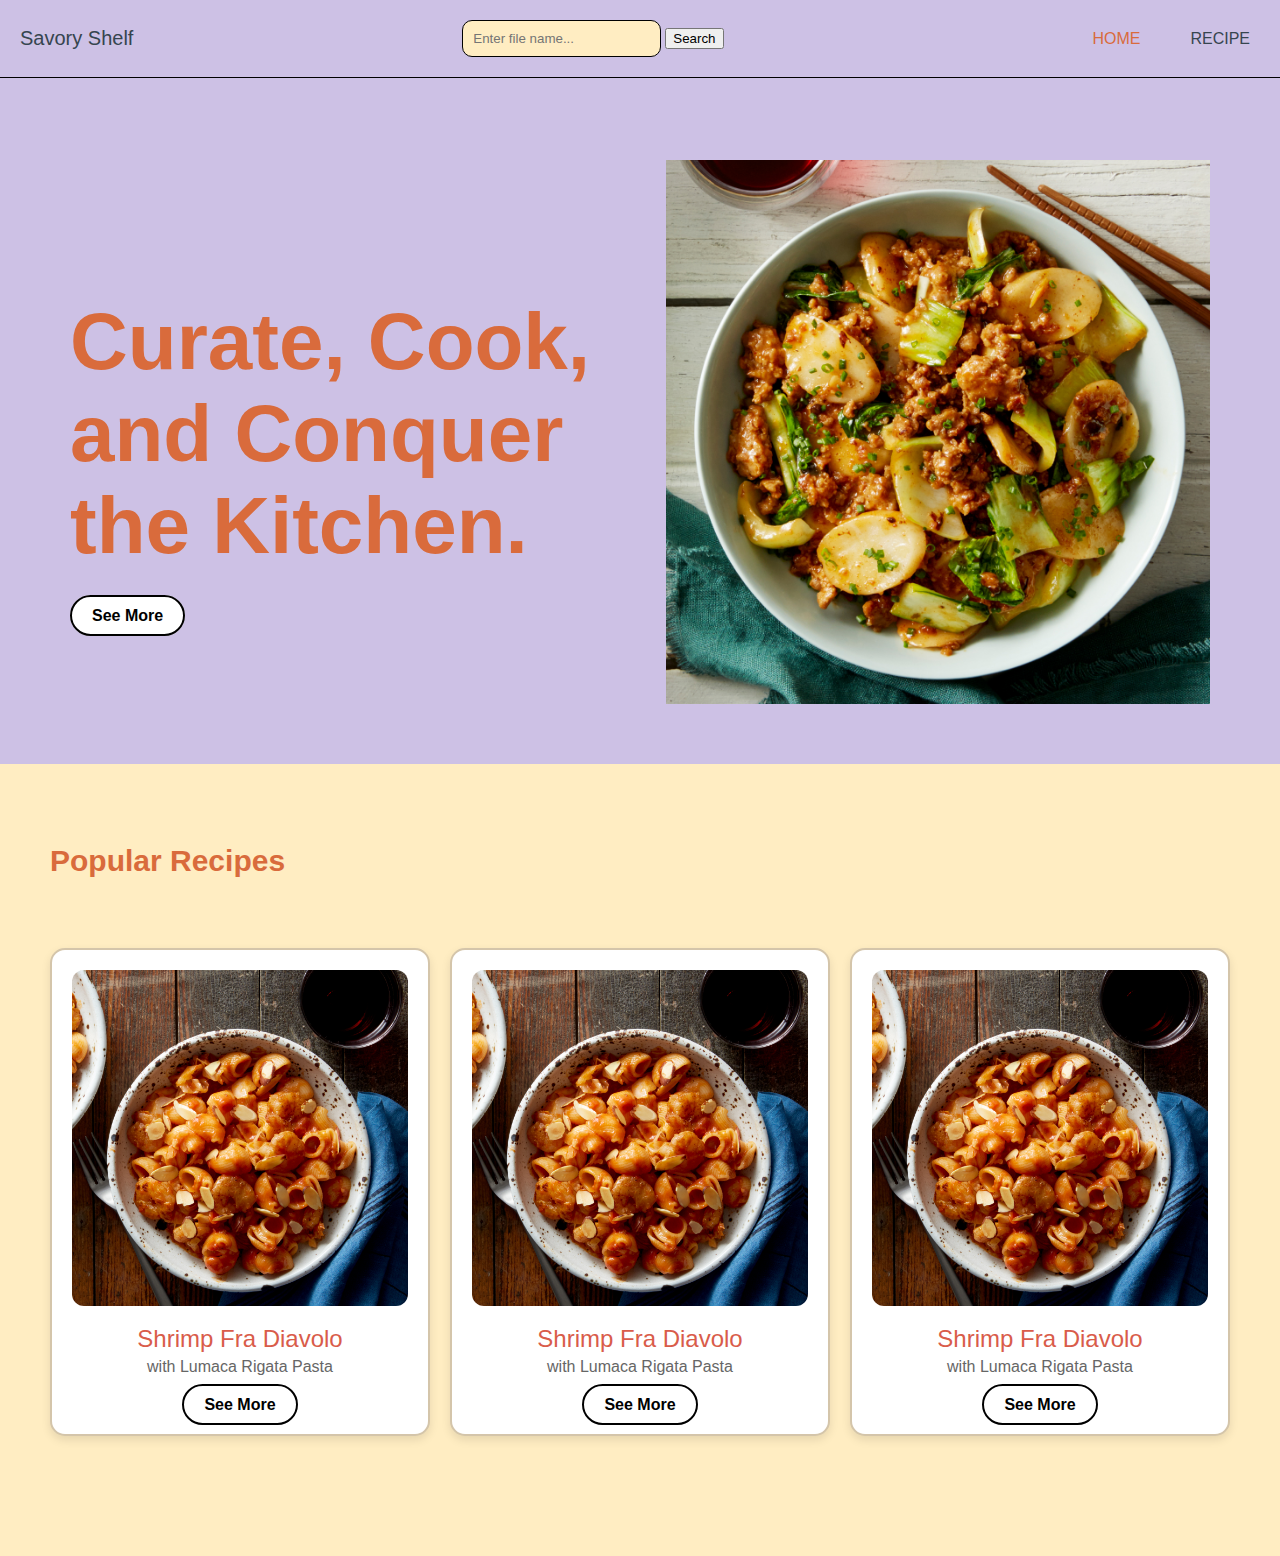
==== commit 2a4023c7: "noresultsfound" ====
--- a/index.html
+++ b/index.html
@@ -6,9 +6,10 @@
   <meta charset="UTF-8">
   <meta name="viewport" content="width=device-width, initial-scale=1">
   <link rel="stylesheet" href="style.css">
+  <link rel="stylesheet" href="https://cdnjs.cloudflare.com/ajax/libs/font-awesome/6.6.0/css/all.min.css" integrity="sha512-Kc323vGBEqzTmouAECnVceyQqyqdsSiqLQISBL29aUW4U/M7pSPA/gEUZQqv1cwx4OnYxTxve5UMg5GT6L4JJg==" crossorigin="anonymous" referrerpolicy="no-referrer" />
 </head>
 
-<>
+<body>
   <div class="header">
   <nav class="navbar">
       <div class="logo">
@@ -17,15 +18,27 @@
 
     <div class="search">
         <form>
-            <input type="text" placeholde="Search...">
-                <button type="submit">Go</button>
+            <!-- <input type="text" placeholder="Search...">
+            <a href="noresultsfound.html">
+              <img src="search.png" alt="Search">
+            </a>
+             -->        
+
         </form>
+        <input type="text" id="searchInput" placeholder="Enter file name...">
+        <button id="searchButton">Search</button>
+
     </div>
 
-        <ul class="menu-items">
-          <li id= "Home"><a href="index.html" id="currentPage" class="underline">HOME</a></li>
-          <li><a href="recipe.html" class="underline">RECIPE</a></li>
-        </ul>
+      <ul class="nav-bar">
+      <input type="checkbox" id="check">
+      <span class="menu">
+        <li><a href="index.html" id="currentPage" class="underline">HOME</a></li>
+        <li><a href="recipe.html" class="underline">Recipe</a></li>
+        <label for="check" class="close-menu"><i class="fas fa-times"></i></label>
+      </span>
+      <label for="check" class="open-menu"><i class="fas fa-bars"></i></label>
+    </ul>
   </nav>
 </div>
 
@@ -60,6 +73,7 @@
     </div>
   </div>
 </div>
+<script src="index.js"></script>
 
 </body>
 </html>--- a/style.css
+++ b/style.css
@@ -143,7 +143,6 @@
     top:0; 
     left: 0; 
     width: 100%; 
-    padding: 40px 100px 10px 100px;
     display: flex;
     justify-content: space-between;
     align-items: center;
@@ -151,17 +150,10 @@
     background: #CDC1E5;
     border-bottom: 1px solid black;
 }
-   
-.menu-items li {
-       display: inline;
-       margin: 0 10px;
-       font-size: 18px;
-}
-   
-.menu-items li a {
-    color: #36454F;
-    text-decoration: none;
-} 
+
+.navbar .logo {
+  padding: 0 20px;
+}
 
 .search form { 
     display: flex;
@@ -176,12 +168,82 @@
     background-color: #FFEDC2;
 }
 
+.search img {
+  width: 30px;
+  padding: 4px;
+}
+
 .search submit { 
     padding: 10px;
     border: 1px solid black;
     outline: none;
     border-radius: 10px;
     background-color: #FFEDC2;
+}
+
+.nav-bar {
+  display: flex;
+  justify-content: space-between;
+  align-items: center;
+  list-style: none;
+  position: relative;
+  background-color: #CDC1E5;
+  padding: 12px 20px;
+}
+.menu {
+  display: flex;
+}
+.menu li {
+  padding-left: 30px;
+  display: inline;
+  margin: 0 10px;
+  font-size: 18px;
+}
+.menu li a {
+  display: inline-block;
+  text-decoration: none;
+  text-align: center;
+  transition: 0.15s ease-in-out;
+  position: relative;
+  text-transform: uppercase;
+  color: #36454F;
+}
+.menu li a::after {
+  content: "";
+  position: absolute;
+  bottom: 0;
+  left: 0;
+  width: 0;
+  height: 1px;
+  background-color: #36454F;
+  transition: 0.15s ease-in-out;
+}
+
+.menu li a:hover:after {
+  width: 100%;
+}
+
+.open-menu, .close-menu {
+  position: absolute;
+  color: white;
+  cursor: pointer;
+  font-size: 1.5rem;
+  display: none;
+}
+
+.open-menu {
+  top:50%;
+  right: 20px;
+  transform: translateY(-50%);
+}
+
+.close-menu {
+  top: 20px;
+  right: 20px;
+}
+
+#check {
+  display: none;
 }
 
 /* HOMEPAGE TOP CONTENT */
@@ -294,6 +356,9 @@
   margin: 160px 10px 20px 70px;
 }
 
+.sorry {
+  margin: 100px;
+}
 
 @media (max-width: 1125px) { 
   .content {
@@ -347,7 +412,7 @@
 .content img {
     width: 14em;
     height: 14em;
-    margin: 20px 0;
+    margin: 100px 0 10px 0;
 }
 
 .homepageContainer {
@@ -365,12 +430,55 @@
 .card {
   width: 60%;
 }
-
-}
-
-@media (max-width: 980px) { 
-
+}
+
+
+@media (max-width: 680px) { 
+
+  .content .text {
+    margin: 20px 0 10px 0;
+    width: 100%;
+    font-size: 20px;
+}
+
+.content img {
+    width: 80%;
+    height: auto;
+    margin: 100px 0 10px 0;
+}
   .card {
     width: 90%;
   }
+  .menu {
+    flex-direction: column;
+    align-items: center;
+    justify-content: center;
+    width: 80%;
+    height: 100vh;
+    position: fixed;
+    top: 0;
+    right: -100%;
+    z-index: 100;
+    background-color: black;
+    transition: all 0.2s ease-in-out;
+  }
+  .menu li {
+    margin-top: 40px;
+  }
+  .menu li a {
+    padding: 10px;
+  }
+  .open-menu, .close-menu {
+    display: block;
+  }
+  #check:checked ~ .menu {
+    right: 0;
+  }
+
+.search input { 
+  width: 120px;
+    padding: 10px;
+}
+
+
 }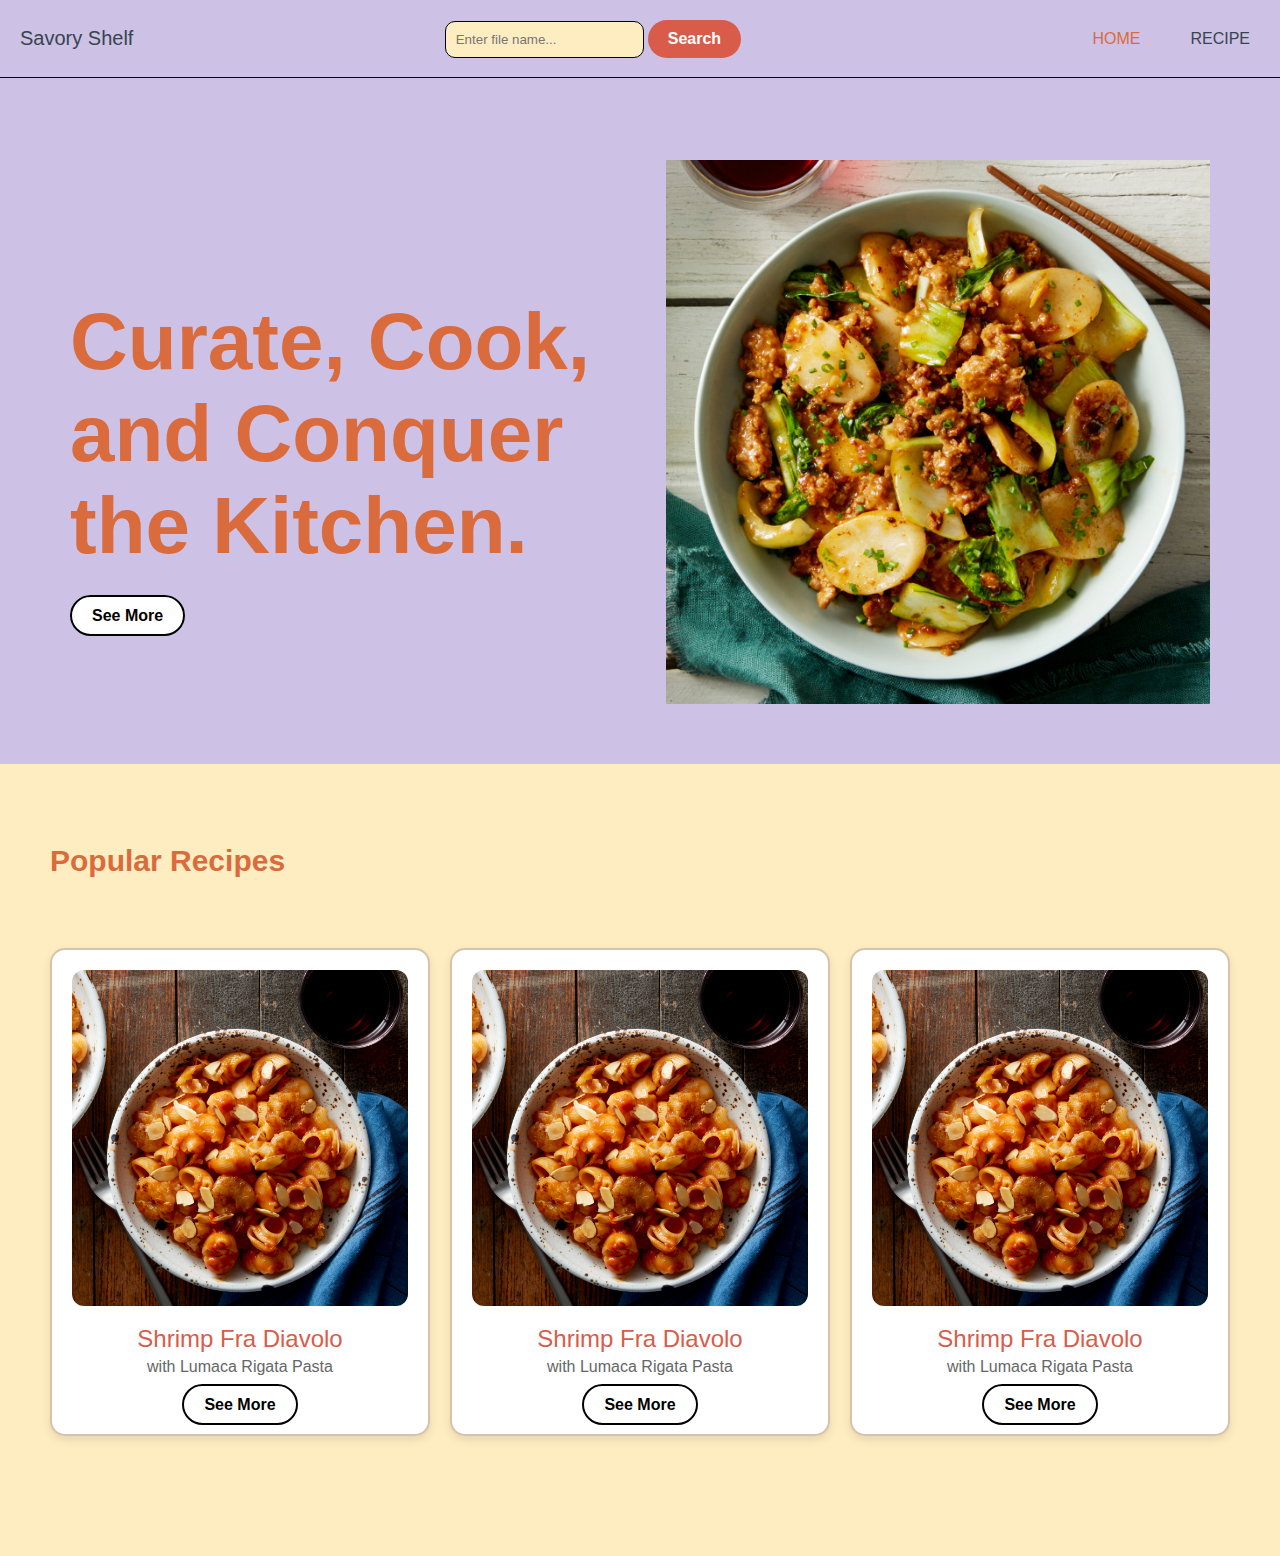
==== commit 258e4c34: "ingredients page" ====
--- a/index.html
+++ b/index.html
@@ -26,7 +26,7 @@
 
         </form>
         <input type="text" id="searchInput" placeholder="Enter file name...">
-        <button id="searchButton">Search</button>
+        <button class="searchButton" id="searchButton">Search</button>
 
     </div>
 
@@ -73,7 +73,7 @@
     </div>
   </div>
 </div>
+
 <script src="index.js"></script>
-
 </body>
 </html>--- a/style.css
+++ b/style.css
@@ -181,6 +181,19 @@
     background-color: #FFEDC2;
 }
 
+.search .searchButton {
+  padding: 10px 20px;
+  border: none;
+  background-color: #d95c4a;
+  color: white;
+  font-size: 16px;
+  font-weight: bold;
+  border-radius: 25px;
+  text-decoration: none;
+  transition: background-color 0.3s;
+  cursor: pointer;
+}
+
 .nav-bar {
   display: flex;
   justify-content: space-between;
@@ -338,7 +351,7 @@
 /* RECIPE DETAIL PAGE*/
 
 .recipeDetail {
-  margin: 160px 70px 20px 70px;
+  margin: 120px 70px 20px 70px;
   display: flex;
   align-items: center;
   justify-content: center;
@@ -357,7 +370,30 @@
 }
 
 .sorry {
-  margin: 100px;
+  margin: 20px;
+  display: flex;
+  flex-direction: column;
+  justify-content: center;
+  align-items: center;
+  height: 100vh;
+  text-align: center;
+  padding: 20px;
+}
+
+.ingredients hr{
+  width: 80%;
+}
+
+.ingredients {
+  margin: 70px;
+}
+
+.instructions hr{
+  width: 80%;
+}
+
+.instructions {
+  margin: 70px;
 }
 
 @media (max-width: 1125px) { 
@@ -480,5 +516,5 @@
     padding: 10px;
 }
 
-
-}+}
+
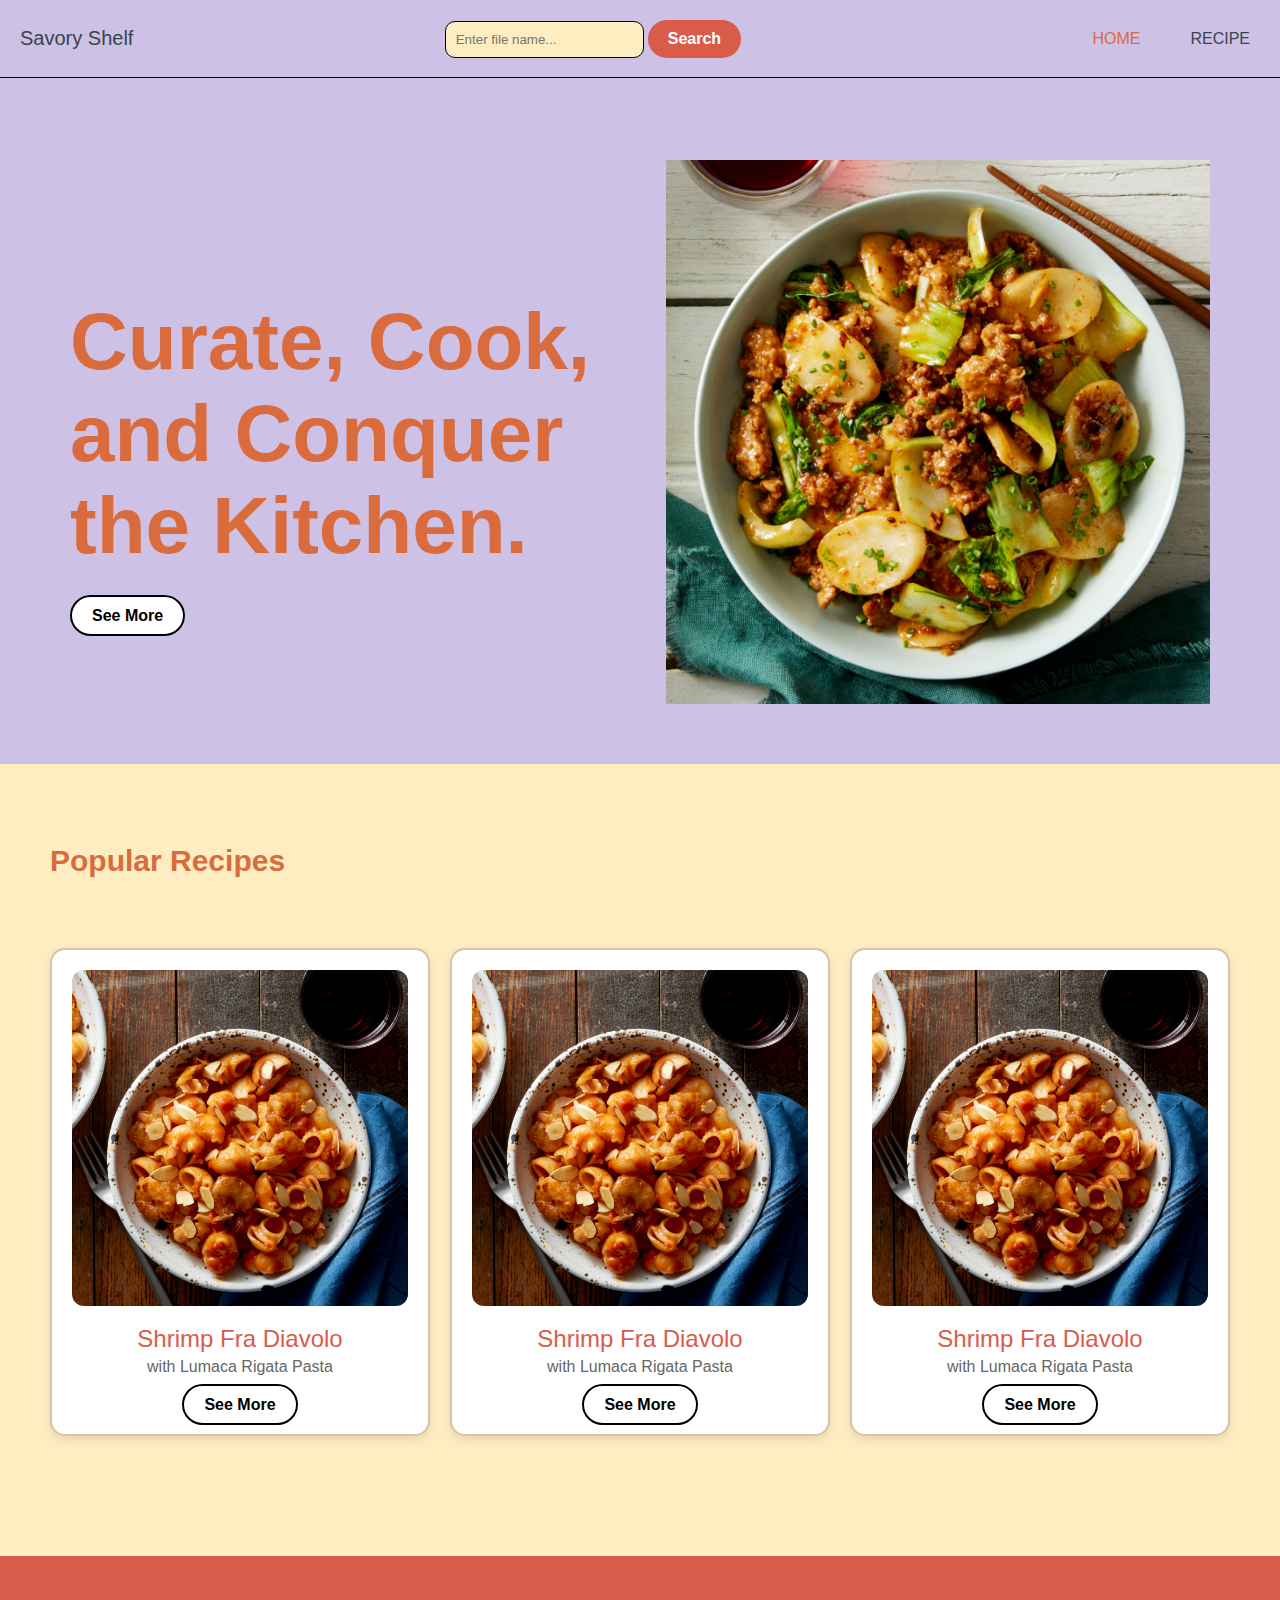
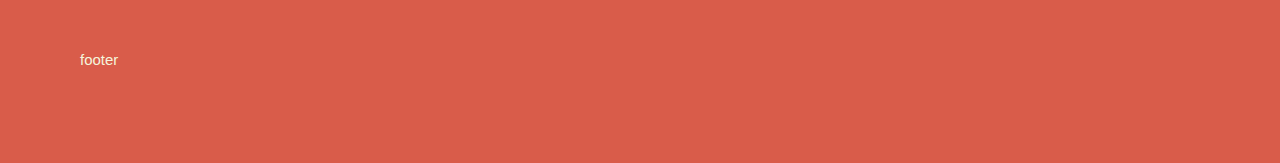
==== commit 04b8bb26: "page templates" ====
--- a/index.html
+++ b/index.html
@@ -74,6 +74,10 @@
   </div>
 </div>
 
+<footer>
+  <p>footer</p>
+</footer>
+
 <script src="index.js"></script>
 </body>
 </html>--- a/style.css
+++ b/style.css
@@ -114,9 +114,10 @@
 }
 
 h4 { 
-  font-family: 'Overpass Mono', Georgia, sans-serif;
-  font-weight: 300; /* SKINNY */
-  font-size: 18px;
+  font-family: 'Overpass', Georgia, sans-serif;
+  font-size: 20px; /* BOLD */
+  font-weight: 700;
+  font-style: italic;
 }
     
 a {
@@ -351,7 +352,7 @@
 /* RECIPE DETAIL PAGE*/
 
 .recipeDetail {
-  margin: 120px 70px 20px 70px;
+  margin: 120px 70px 0px 70px;
   display: flex;
   align-items: center;
   justify-content: center;
@@ -359,41 +360,46 @@
 
 .recipeDetail img {
   display: block;
-  width: 40em;
-  height:40em;
-  margin: 0px 70px 60px 0px;
-}
-
-.recipeText {
-  width: 50%;
-  margin: 160px 10px 20px 70px;
+  width: 30em;
+  height:30em;
+  margin: 0px 70px 0px 0px;
+  border-radius: 30px;
+}
+
+.recipetext p {
+  color: black;
 }
 
 .sorry {
-  margin: 20px;
-  display: flex;
-  flex-direction: column;
+  margin: 100px 10px 20px 70px;
   justify-content: center;
   align-items: center;
-  height: 100vh;
-  text-align: center;
   padding: 20px;
 }
 
-.ingredients hr{
-  width: 80%;
+.sorry .card {
+  width: 300px;
+}
+
+.detail-text {
+  display: flex;
+  justify-content: center;
 }
 
 .ingredients {
   margin: 70px;
 }
 
-.instructions hr{
-  width: 80%;
+.ingredients li {
+  color: black;
 }
 
 .instructions {
   margin: 70px;
+}
+
+.instructions li {
+  color: black;
 }
 
 @media (max-width: 1125px) { 
@@ -518,3 +524,8 @@
 
 }
 
+footer {
+  background-color: #d95c4a;
+  padding: 5rem;
+  color: beige;
+}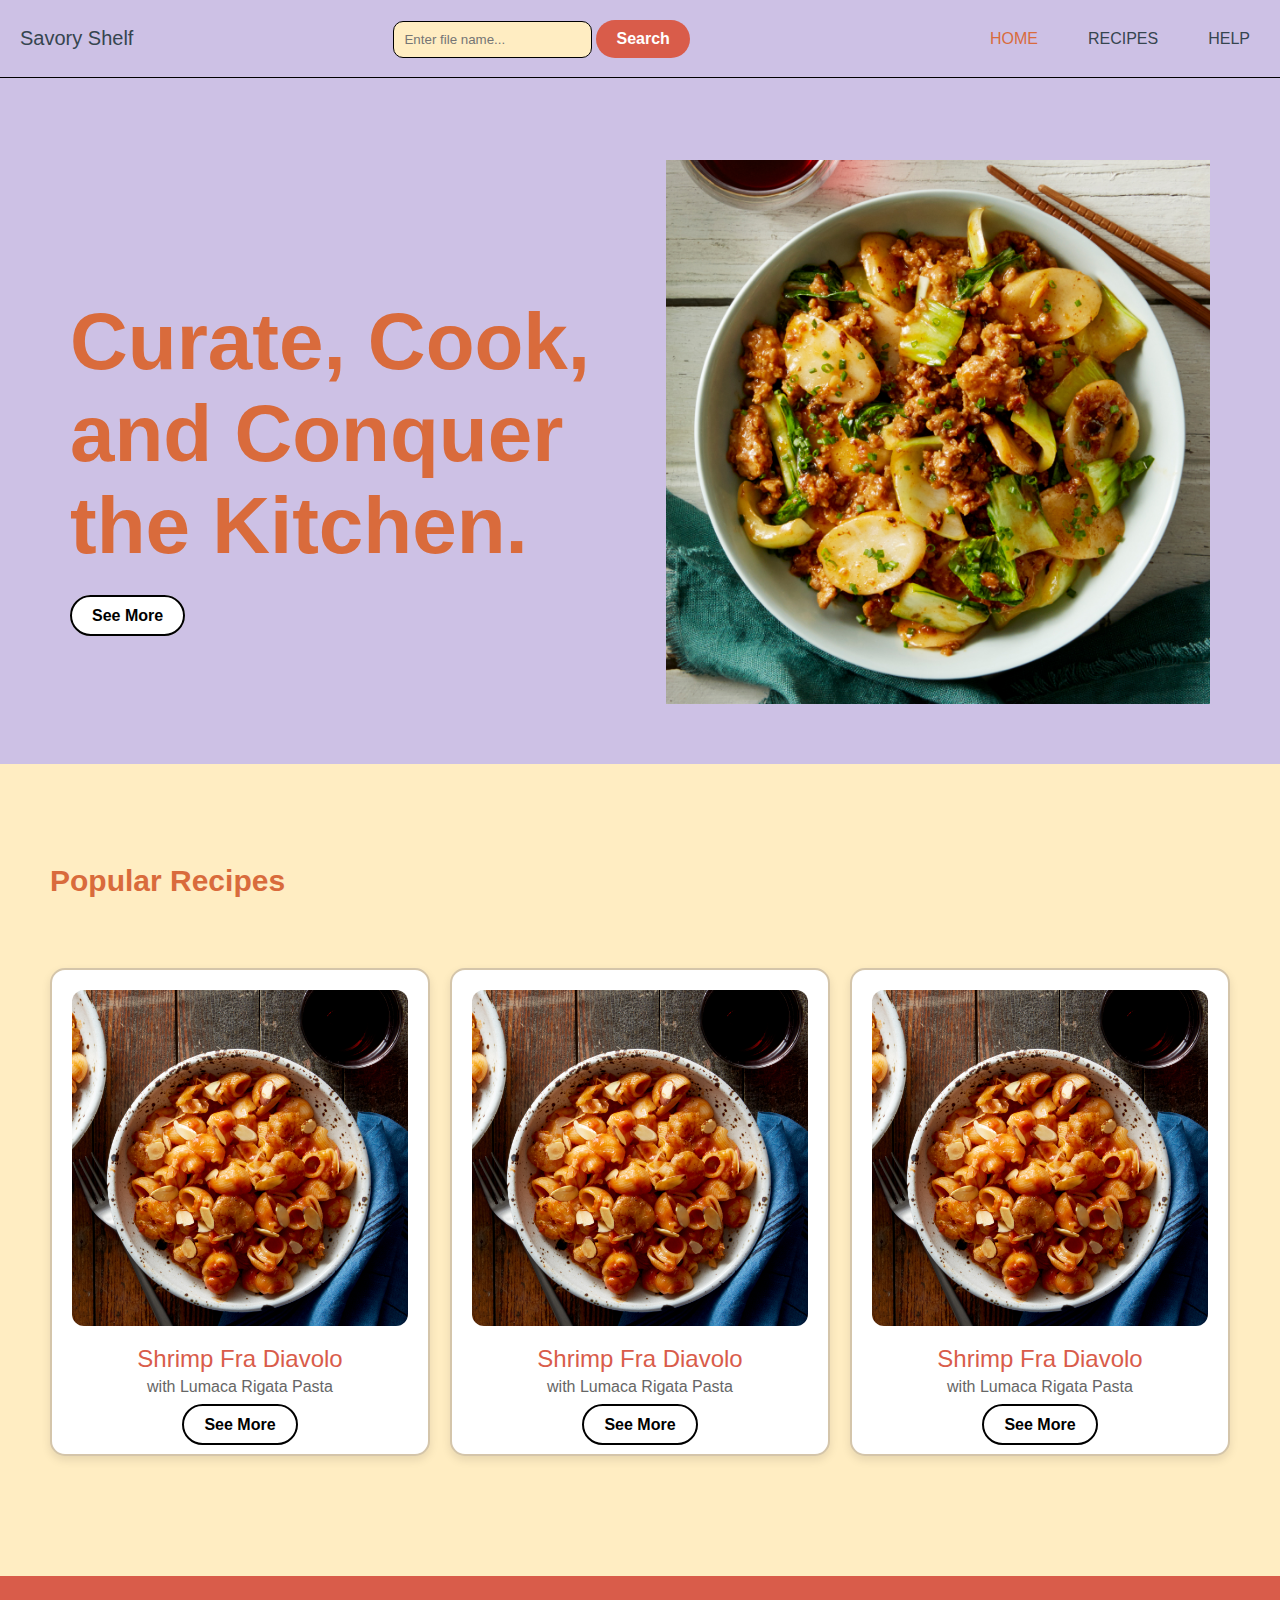
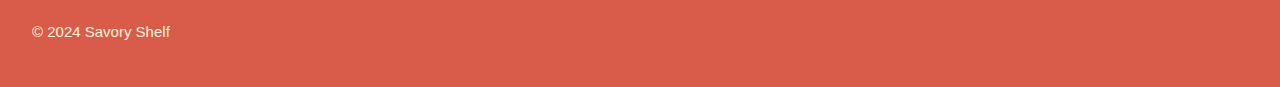
==== commit 2aef1ac4: "footer" ====
--- a/index.html
+++ b/index.html
@@ -34,7 +34,8 @@
       <input type="checkbox" id="check">
       <span class="menu">
         <li><a href="index.html" id="currentPage" class="underline">HOME</a></li>
-        <li><a href="recipe.html" class="underline">Recipe</a></li>
+        <li><a href="recipe.html" class="underline">Recipes</a></li>
+        <li><a href="help.html" class="underline">Help</a></li>
         <label for="check" class="close-menu"><i class="fas fa-times"></i></label>
       </span>
       <label for="check" class="open-menu"><i class="fas fa-bars"></i></label>
@@ -75,7 +76,7 @@
 </div>
 
 <footer>
-  <p>footer</p>
+  <p>© 2024 Savory Shelf</p>
 </footer>
 
 <script src="index.js"></script>
--- a/style.css
+++ b/style.css
@@ -291,7 +291,7 @@
 /* HOMEPAGE RECIPE CONTAINER */
 
 .homepageContainer {
-    margin: 80px 50px 120px 50px;
+    margin: 100px 50px 120px 50px;
 }
 
 
@@ -524,8 +524,17 @@
 
 }
 
+/* HELP PAGE */
+.help {
+  margin: 100px 10px 50px 70px;
+}
+
+.help p {
+  color: black;
+}
+
 footer {
   background-color: #d95c4a;
-  padding: 5rem;
+  padding: 2rem;
   color: beige;
 }